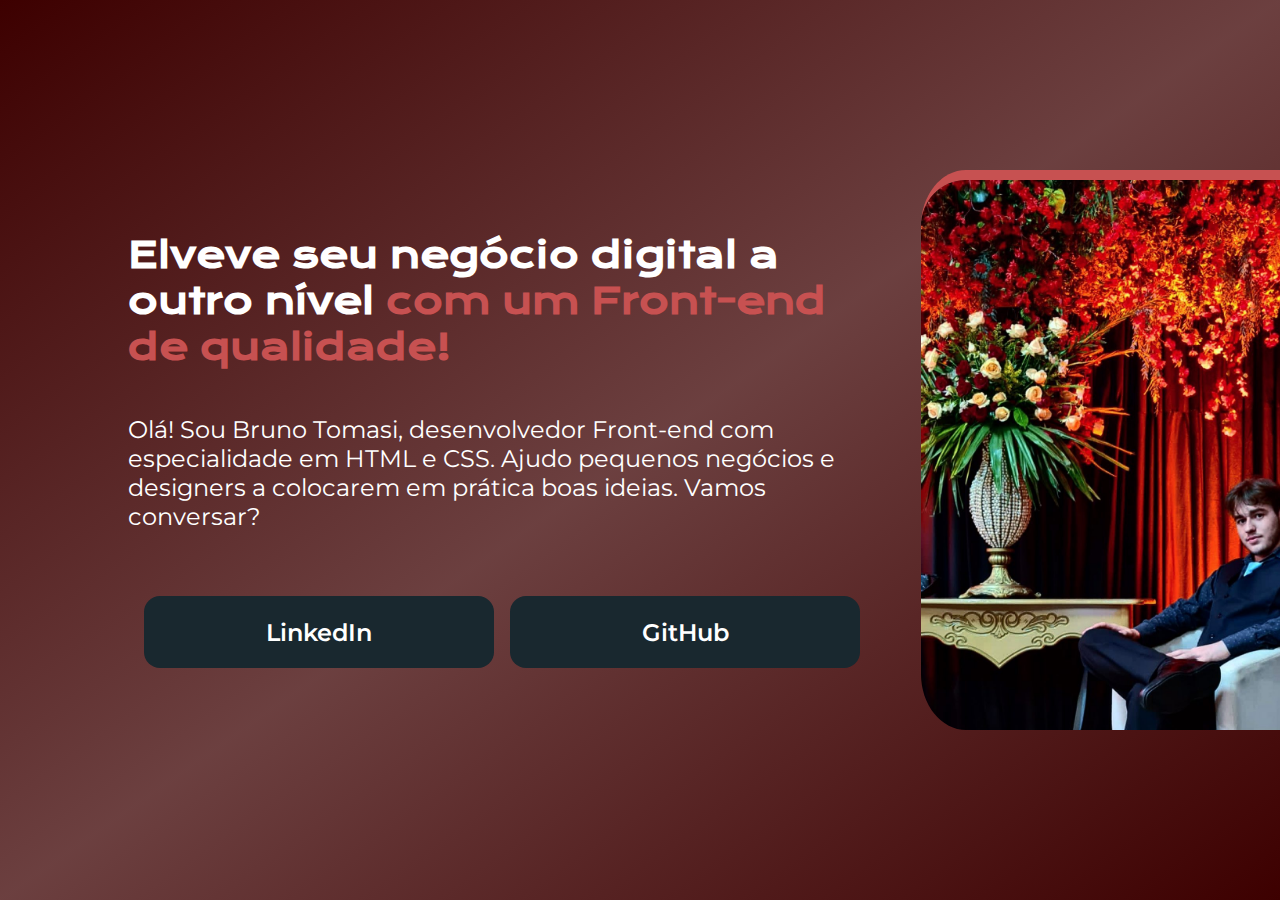
==== Projeto portifolio.html @ 2331e8af "Initial commit" ====
<!DOCTYPE html>
<html lang="pt-br">

<head>
    <meta charset="UTF-8">
    <meta http-equiv="X-UA-Compatible" content="IE=edge">
    <meta name="viewport" content="width=device-width, initial-scale=1.0">
    <title>Projeto: Portifolio</title>
    <link rel="stylesheet" href="Projeto portifolio estilo.css">
</head>

<body>
    <header></header>

    <main class="apresentacao">

        <section class="apresentacao__conteudo">
                <h1 class="apresntacao__conteudo__titulo">Elveve seu negócio digital a outro nível <strong
                        class="titulo-destaque">com um Front-end de
                        qualidade!</strong></h1>
                <p class="apresentacao__conteudo__texto">Olá! Sou Bruno Tomasi, desenvolvedor Front-end com
                    especialidade em
                    HTML e CSS. Ajudo pequenos
                    negócios e designers a colocarem em prática boas ideias. Vamos conversar?</p>
            <div class="links-contato">
                <a href="https://www.linkedin.com/in/bruno-tomasi-805729259" class="botao-contato"> LinkedIn</a>

                <a href="https://github.com/BRuno3h3" class="botao-contato">GitHub</a>
            </div>

        </section>

        <img src="bruno.jpg" alt="Bruno Tomasi" class="img-principal">
    </main>

    <footer></footer>
</body>

</html>
---- Projeto portifolio estilo.css ----
@import url('https://fonts.googleapis.com/css2?family=Krona+One&family=Montserrat&display=swap');
@import url('https://fonts.googleapis.com/css2?family=Montserrat:wght@600&display=swap');

* {
   padding: 0;
   margin: 0;
   border: 0; 
}

body {
   height: 100vh;
   box-sizing: border-box;
   background-image: linear-gradient(to bottom right, #3D0000, rgba(82, 30, 30, 0.85), #3D0000);
   color: white;
   display: flex;
   align-items: center;
   background-attachment: fixed;
}

.titulo-destaque {
   color: rgb(199, 81, 81)
}

.apresentacao {
   margin: 10%;
   display: flex;
   align-items: center;
   justify-content: space-around;
}

.img-principal {
   margin-left: 5vh;
   height: 550px;
   width: 488px;
   border-right-style: solid;
   border-top-style: solid;
   border-width: 10px;
   border-color: rgb(199, 81, 81);
   border-radius: 10%;
}

.apresentacao__conteudo {
   width: 100%;
   display: flex;
   flex-direction: column;
   gap: 45px;
}

.apresntacao__conteudo__titulo {
   font-family: 'Krona One', sans-serif;
   font-size: 36px;
}

.apresentacao__conteudo__texto {
   font-size: 24px;
   font-family: 'Montserrat', sans-serif;
}

.links-contato {
   display: flex;
   justify-content: space-evenly;
   align-items: center;
   width: 100%;
}

.botao-contato {
   margin-top: 20px;
   text-decoration: none;
   background-color:#19282F;
   width: 350px;
   text-align: center;
   font: 24px;
   font-size: 24px;
   padding: 21.5px 0;
   border-radius: 16px;
   font-family: 'Montserrat', sans-serif;
   font-weight: 600;
   color: white;
}
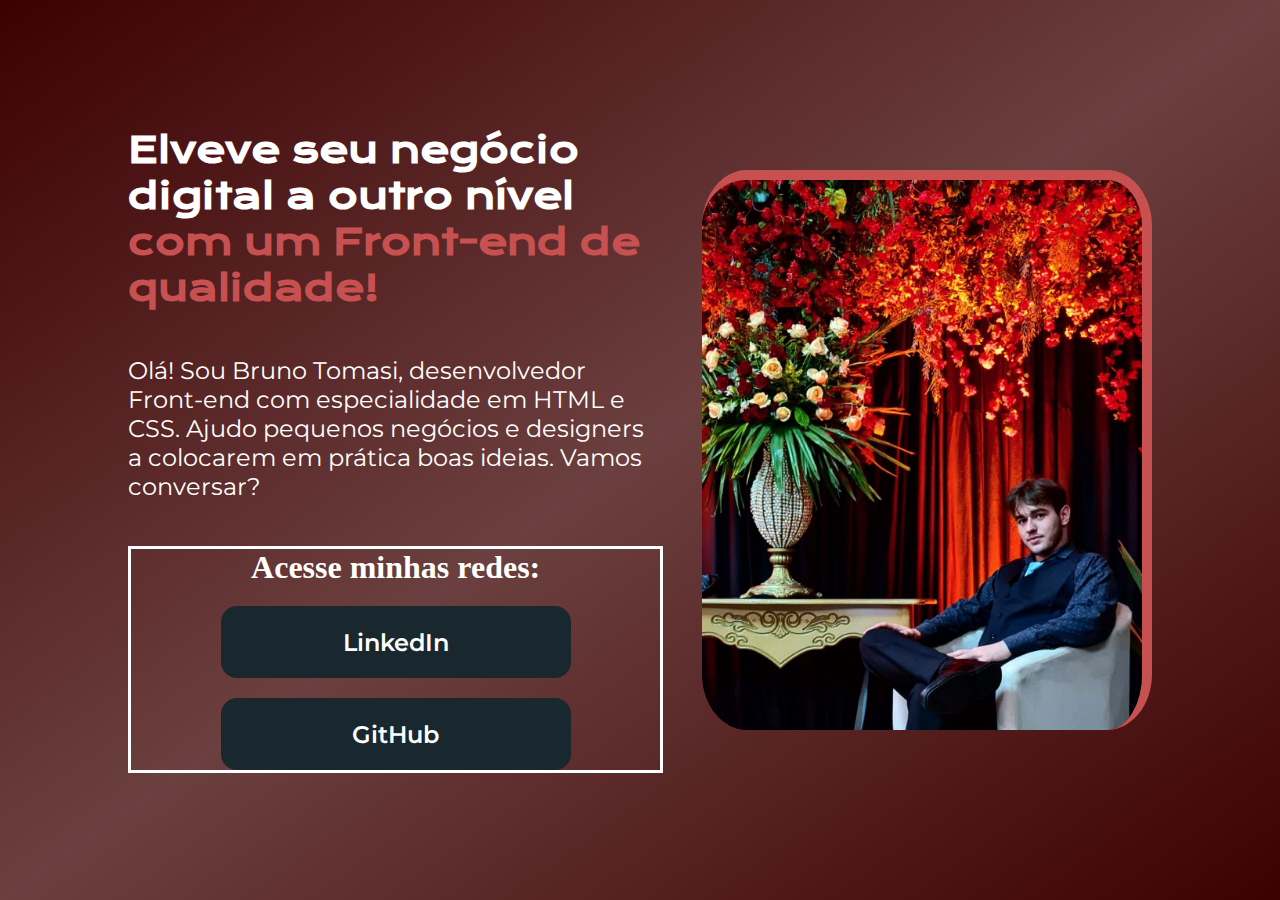
==== commit c4fe0334: "Mudança dos botões de contato." ====
--- a/Projeto portifolio.html
+++ b/Projeto portifolio.html
@@ -15,14 +15,17 @@
     <main class="apresentacao">
 
         <section class="apresentacao__conteudo">
-                <h1 class="apresntacao__conteudo__titulo">Elveve seu negócio digital a outro nível <strong
-                        class="titulo-destaque">com um Front-end de
-                        qualidade!</strong></h1>
-                <p class="apresentacao__conteudo__texto">Olá! Sou Bruno Tomasi, desenvolvedor Front-end com
-                    especialidade em
-                    HTML e CSS. Ajudo pequenos
-                    negócios e designers a colocarem em prática boas ideias. Vamos conversar?</p>
+            <h1 class="apresntacao__conteudo__titulo">Elveve seu negócio digital a outro nível <strong
+                    class="titulo-destaque">com um Front-end de
+                    qualidade!</strong></h1>
+            <p class="apresentacao__conteudo__texto">Olá! Sou Bruno Tomasi, desenvolvedor Front-end com
+                especialidade em
+                HTML e CSS. Ajudo pequenos
+                negócios e designers a colocarem em prática boas ideias. Vamos conversar?</p>
+            
             <div class="links-contato">
+                <h1 class="apresentacao__conteudo__titulo">Acesse minhas redes:</h1>
+
                 <a href="https://www.linkedin.com/in/bruno-tomasi-805729259" class="botao-contato"> LinkedIn</a>
 
                 <a href="https://github.com/BRuno3h3" class="botao-contato">GitHub</a>
--- a/Projeto portifolio estilo.css
+++ b/Projeto portifolio estilo.css
@@ -58,9 +58,13 @@
 
 .links-contato {
    display: flex;
-   justify-content: space-evenly;
+   justify-content: space-around;
+   flex-direction: column;
    align-items: center;
    width: 100%;
+   border-style: solid;
+   border-width: 3px;
+     
 }
 
 .botao-contato {
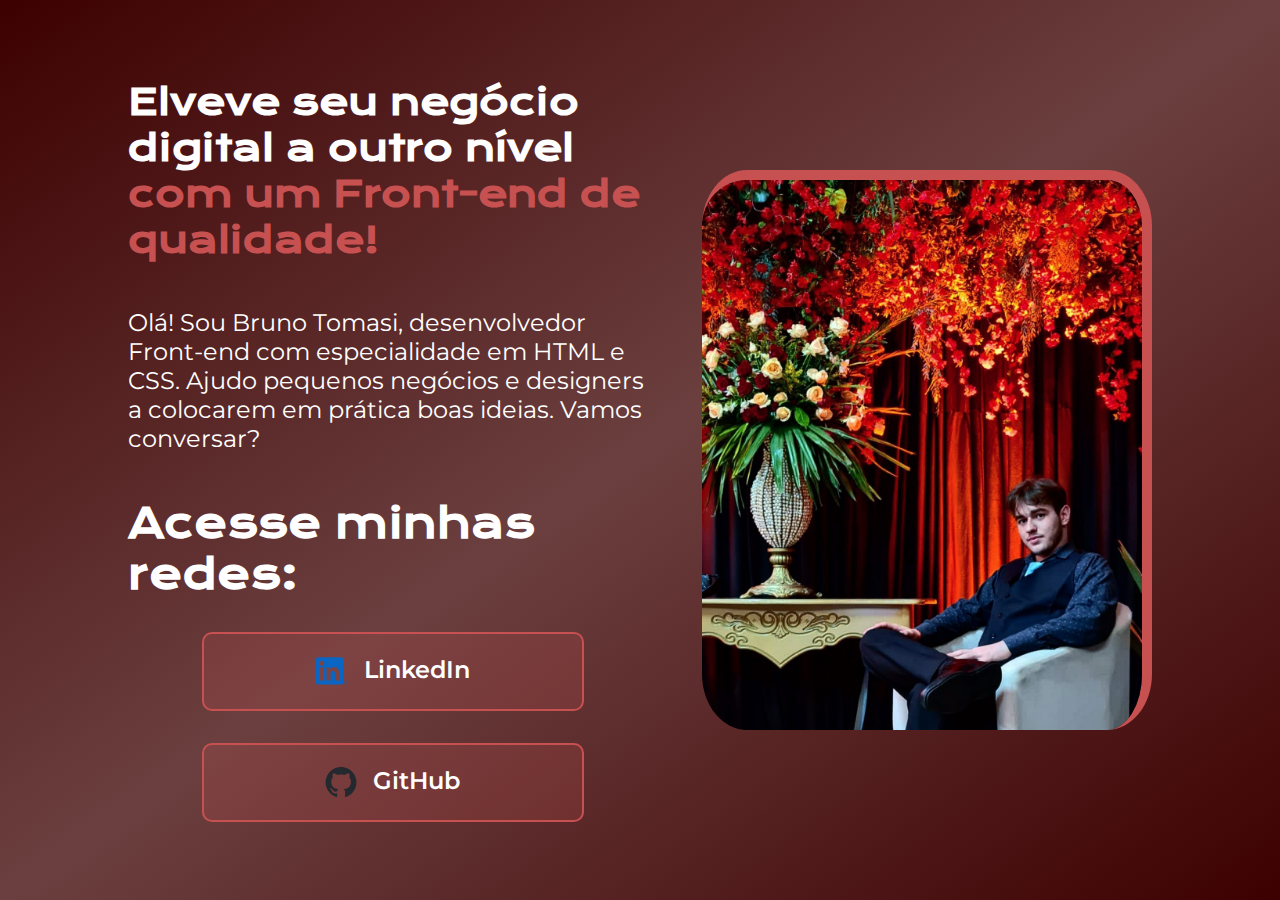
==== commit efdedbfb: "alteração dos botões de contato" ====
--- a/Projeto portifolio.html
+++ b/Projeto portifolio.html
@@ -26,14 +26,18 @@
             <div class="links-contato">
                 <h1 class="apresentacao__conteudo__titulo">Acesse minhas redes:</h1>
 
-                <a href="https://www.linkedin.com/in/bruno-tomasi-805729259" class="botao-contato"> LinkedIn</a>
+                <a href="https://www.linkedin.com/in/bruno-tomasi-805729259" class="botao-contato"> 
+                    <img src="assets/linkedin.svg" alt="LinkedIn_logo" class="botao-contato__imagem">
+                    LinkedIn</a>
 
-                <a href="https://github.com/BRuno3h3" class="botao-contato">GitHub</a>
+                <a href="https://github.com/BRuno3h3" class="botao-contato">
+                    <img src="assets/github-mark.png" alt="Git_logo" class="botao-contato__imagem">
+                    GitHub</a>
             </div>
 
         </section>
 
-        <img src="bruno.jpg" alt="Bruno Tomasi" class="img-principal">
+        <img src="assets/bruno.jpg" alt="Bruno Tomasi" class="img-principal">
     </main>
 
     <footer></footer>
--- a/Projeto portifolio estilo.css
+++ b/Projeto portifolio estilo.css
@@ -58,26 +58,39 @@
 
 .links-contato {
    display: flex;
-   justify-content: space-around;
    flex-direction: column;
    align-items: center;
    width: 100%;
-   border-style: solid;
-   border-width: 3px;
-     
+   gap: 32px;
+   font-family:'Krona One', sans-serif;
+   font-weight: 400;
+   font-size: 20px;
 }
 
 .botao-contato {
-   margin-top: 20px;
    text-decoration: none;
-   background-color:#19282F;
-   width: 350px;
+   width: 378px;
    text-align: center;
-   font: 24px;
    font-size: 24px;
    padding: 21.5px 0;
-   border-radius: 16px;
+   border-radius: 10px;
    font-family: 'Montserrat', sans-serif;
    font-weight: 600;
    color: white;
+   border-style: solid;
+   border-width: 2px;
+   border-color: rgb(199, 81, 81); 
+   background-color: rgb(199, 81, 81, 0.2);
+   display: flex;
+   justify-content: center;
+   gap: 16px;
+}
+
+.botao-contato__imagem{
+   width: 32px;
+   height: 32px;
+}
+
+.botao-contato:hover{
+background-color:rgb(199, 81, 81);
 }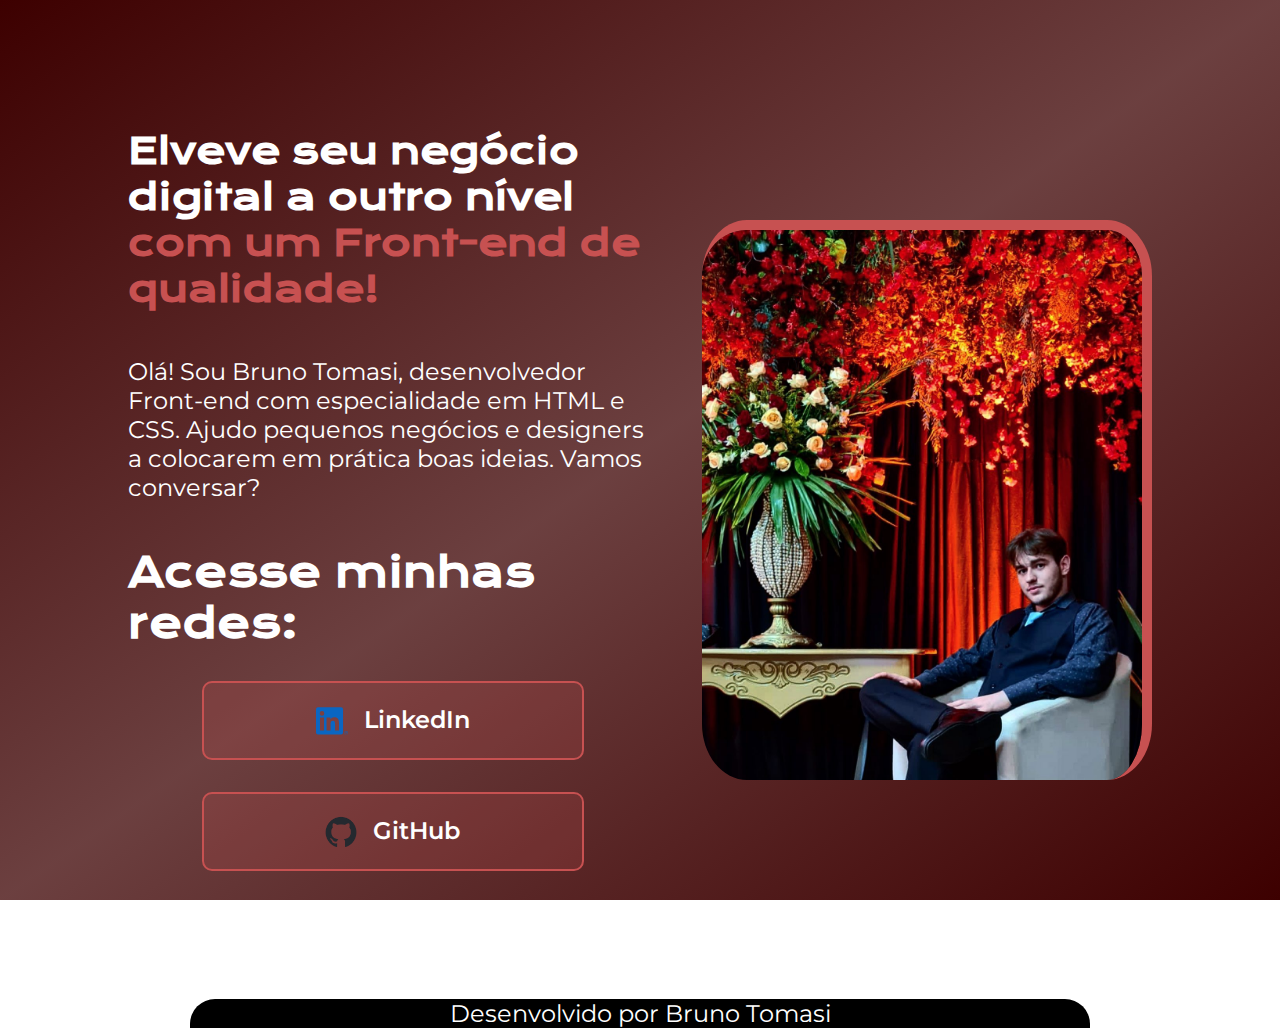
==== commit 0c31f76f: "Atualização do footer" ====
--- a/Projeto portifolio.html
+++ b/Projeto portifolio.html
@@ -9,9 +9,9 @@
     <link rel="stylesheet" href="Projeto portifolio estilo.css">
 </head>
 
+<header></header>
+
 <body>
-    <header></header>
-
     <main class="apresentacao">
 
         <section class="apresentacao__conteudo">
@@ -22,11 +22,11 @@
                 especialidade em
                 HTML e CSS. Ajudo pequenos
                 negócios e designers a colocarem em prática boas ideias. Vamos conversar?</p>
-            
+
             <div class="links-contato">
                 <h1 class="apresentacao__conteudo__titulo">Acesse minhas redes:</h1>
 
-                <a href="https://www.linkedin.com/in/bruno-tomasi-805729259" class="botao-contato"> 
+                <a href="https://www.linkedin.com/in/bruno-tomasi-805729259" class="botao-contato">
                     <img src="assets/linkedin.svg" alt="LinkedIn_logo" class="botao-contato__imagem">
                     LinkedIn</a>
 
@@ -40,7 +40,12 @@
         <img src="assets/bruno.jpg" alt="Bruno Tomasi" class="img-principal">
     </main>
 
-    <footer></footer>
+    <footer>
+        <p>Desenvolvido por Bruno Tomasi</p>
+    </footer>
+
 </body>
 
+
+
 </html>--- a/Projeto portifolio estilo.css
+++ b/Projeto portifolio estilo.css
@@ -4,7 +4,8 @@
 * {
    padding: 0;
    margin: 0;
-   border: 0; 
+   border: 0;
+   justify-content: space-between;
 }
 
 body {
@@ -13,6 +14,7 @@
    background-image: linear-gradient(to bottom right, #3D0000, rgba(82, 30, 30, 0.85), #3D0000);
    color: white;
    display: flex;
+   flex-direction: column;
    align-items: center;
    background-attachment: fixed;
 }
@@ -62,7 +64,7 @@
    align-items: center;
    width: 100%;
    gap: 32px;
-   font-family:'Krona One', sans-serif;
+   font-family: 'Krona One', sans-serif;
    font-weight: 400;
    font-size: 20px;
 }
@@ -79,18 +81,31 @@
    color: white;
    border-style: solid;
    border-width: 2px;
-   border-color: rgb(199, 81, 81); 
+   border-color: rgb(199, 81, 81);
    background-color: rgb(199, 81, 81, 0.2);
    display: flex;
    justify-content: center;
    gap: 16px;
 }
 
-.botao-contato__imagem{
+.botao-contato__imagem {
    width: 32px;
    height: 32px;
 }
 
-.botao-contato:hover{
-background-color:rgb(199, 81, 81);
+.botao-contato:hover {
+   background-color: rgb(199, 81, 81);
+}
+
+footer {
+   display: flex;
+   align-items: center ;
+   justify-content: center;
+   background-color: black;
+   width: 100vh;
+   height:90px;
+   font-family: 'Montserrat', sans-serif;
+   font-size: 24px;
+   font-weight: 400;
+   border-radius: 25px 25px 0 0;
 }